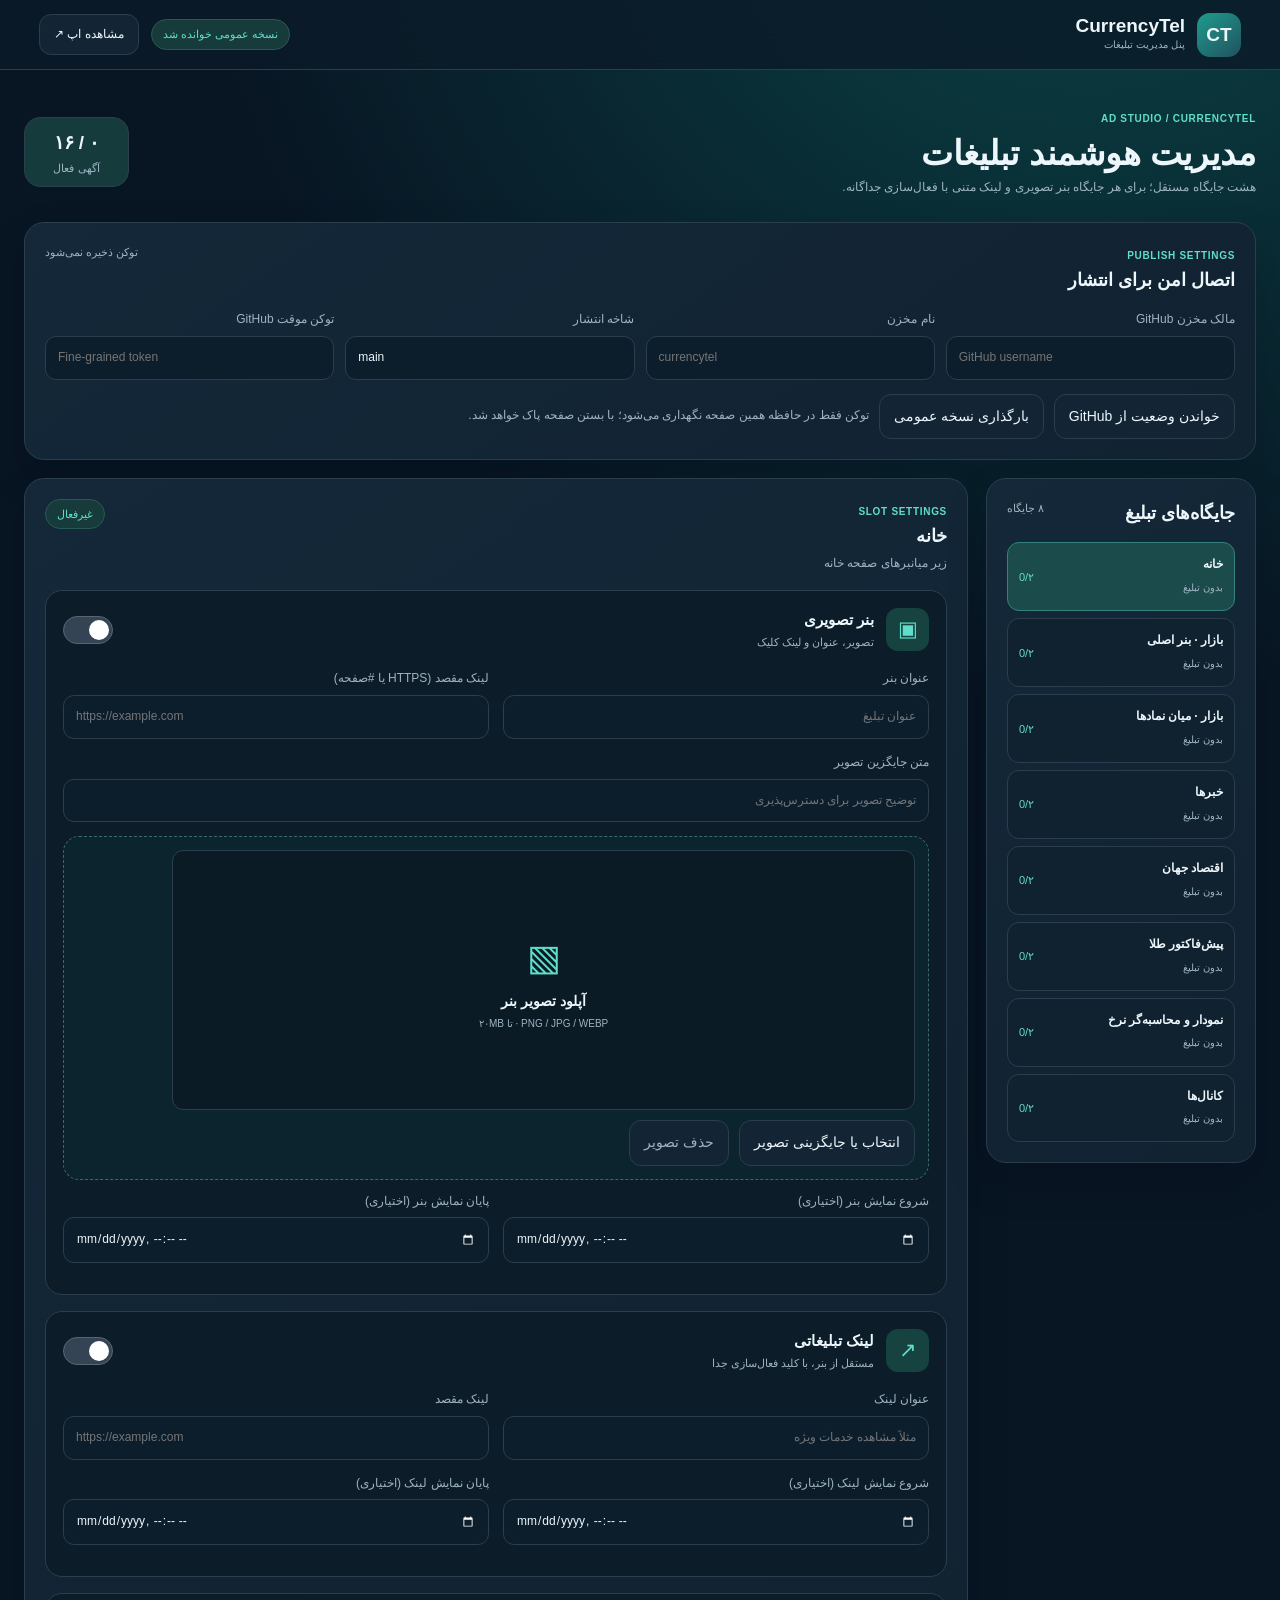
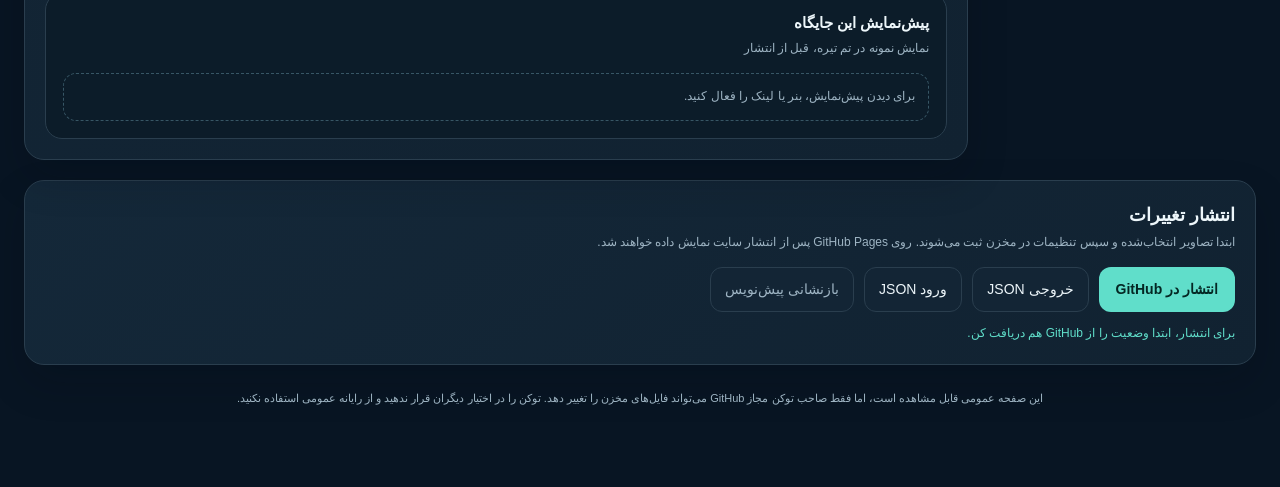
==== admin/ads.html @ 17defb11 "Add files via upload" ====
<!doctype html>
<html lang="fa" dir="rtl">
<head>
<meta charset="utf-8">
<meta name="viewport" content="width=device-width, initial-scale=1, viewport-fit=cover">
<meta name="robots" content="noindex,nofollow,noarchive">
<meta name="referrer" content="no-referrer">
<meta http-equiv="Content-Security-Policy" content="default-src 'none'; script-src 'self'; style-src 'self' 'unsafe-inline' https://fonts.googleapis.com; font-src https://fonts.gstatic.com; img-src 'self' data: blob:; connect-src 'self' https://api.github.com; base-uri 'self'; form-action 'none'; frame-ancestors 'none'">
<title>پنل تبلیغات | CurrencyTel</title>
<link rel="icon" href="../assets/icons/icon.svg" type="image/svg+xml">
<link href="https://fonts.googleapis.com/css2?family=Vazirmatn:wght@400;500;600;700;800&display=swap" rel="stylesheet">
<link rel="stylesheet" href="../assets/css/admin-ads.css?v=20261124-ads-v7">
<script type="module" src="../assets/js/admin-ads.js?v=20261124-ads-v7"></script>
</head>
<body>
<div class="app">
  <header class="header">
    <div class="brand"><div class="brand-badge">CT</div><div><strong>CurrencyTel</strong><small>پنل مدیریت تبلیغات</small></div></div>
    <div class="header-end"><span id="publishState" class="status-pill">ذخیره‌نشده</span><a class="outline-link" href="../index.html#home" target="_blank" rel="noopener noreferrer">مشاهده اپ ↗</a></div>
  </header>
  <main>
    <section class="intro"><div><span class="eyebrow">AD STUDIO / CURRENCYTEL</span><h1>مدیریت هوشمند تبلیغات</h1><p>هشت جایگاه مستقل؛ برای هر جایگاه بنر تصویری و لینک متنی با فعال‌سازی جداگانه.</p></div><div class="counter"><strong id="activeCount">۰ / ۱۶</strong><small>آگهی فعال</small></div></section>
    <section class="panel connection" aria-labelledby="connectTitle">
      <div class="section-top"><div><span class="eyebrow">PUBLISH SETTINGS</span><h2 id="connectTitle">اتصال امن برای انتشار</h2></div><span class="hint">توکن ذخیره نمی‌شود</span></div>
      <div class="credentials">
        <label>مالک مخزن GitHub<input id="ghOwner" placeholder="GitHub username" autocomplete="off" spellcheck="false" dir="ltr" maxlength="100"></label>
        <label>نام مخزن<input id="ghRepo" placeholder="currencytel" autocomplete="off" spellcheck="false" dir="ltr" maxlength="100"></label>
        <label>شاخه انتشار<input id="ghBranch" placeholder="main" value="main" autocomplete="off" spellcheck="false" dir="ltr" maxlength="100"></label>
        <label>توکن موقت GitHub<input id="ghToken" type="password" placeholder="Fine-grained token" autocomplete="off" spellcheck="false" dir="ltr"></label>
      </div>
      <div class="tool-row"><button id="loadRemote" class="secondary" type="button">خواندن وضعیت از GitHub</button><button id="loadPublic" class="secondary" type="button">بارگذاری نسخه عمومی</button><span class="note">توکن فقط در حافظه همین صفحه نگهداری می‌شود؛ با بستن صفحه پاک خواهد شد.</span></div>
    </section>
    <div class="workspace">
      <aside class="slot-panel panel"><div class="section-top"><h2>جایگاه‌های تبلیغ</h2><span class="hint">۸ جایگاه</span></div><div id="slots" class="slot-list"></div></aside>
      <section class="editor panel"><div class="section-top"><div><span class="eyebrow">SLOT SETTINGS</span><h2 id="slotTitle">انتخاب جایگاه</h2><p id="slotDescription" class="muted"></p></div><span id="slotStatus" class="small-badge">غیرفعال</span></div>
        <div class="edit-section">
          <div class="edit-head"><div class="edit-icon">▣</div><div><h3>بنر تصویری</h3><p>تصویر، عنوان و لینک کلیک</p></div><label class="toggle"><input type="checkbox" data-prop="banner.enabled" aria-label="فعال بودن بنر"><span></span></label></div>
          <div class="form-grid">
            <label>عنوان بنر<input data-prop="banner.title" maxlength="120" placeholder="عنوان تبلیغ"></label>
            <label>لینک مقصد (HTTPS یا #صفحه)<input data-prop="banner.url" dir="ltr" maxlength="2048" placeholder="https://example.com"></label>
            <label class="span2">متن جایگزین تصویر<input data-prop="banner.alt" maxlength="160" placeholder="توضیح تصویر برای دسترس‌پذیری"></label>
          </div>
          <div class="upload" id="uploadDrop" role="group" aria-label="آپلود بنر">
            <div class="upload-visual" id="uploadVisual"><span>▧</span><b>آپلود تصویر بنر</b><small>PNG / JPG / WEBP · حداکثر ۲۰MB ورودی</small></div>
            <input id="bannerFile" type="file" accept="image/png,image/jpeg,image/webp" aria-label="انتخاب تصویر بنر">
            <div class="upload-actions"><button type="button" id="chooseImage" class="secondary">انتخاب یا جایگزینی تصویر</button><button type="button" id="removeImage" class="quiet">حذف تصویر</button></div>
            <div class="crop-controls" id="cropControls" hidden><label>موقعیت افقی برش <input type="range" id="imageX" min="0" max="100" value="50"></label><label>موقعیت عمودی برش <input type="range" id="imageY" min="0" max="100" value="50"></label><small>هنگام انتشار، تصویر به نسبت ۱۲۰۰×۴۲۰ برش و برای وب فشرده می‌شود (هدف زیر ۱ مگابایت).</small></div>
          </div>
          <div class="form-grid dates"><label>شروع نمایش بنر (اختیاری)<input data-prop="banner.startAt" type="datetime-local"></label><label>پایان نمایش بنر (اختیاری)<input data-prop="banner.endAt" type="datetime-local"></label></div>
        </div>
        <div class="edit-section"><div class="edit-head"><div class="edit-icon">↗</div><div><h3>لینک تبلیغاتی</h3><p>مستقل از بنر، با کلید فعال‌سازی جدا</p></div><label class="toggle"><input type="checkbox" data-prop="link.enabled" aria-label="فعال بودن لینک"><span></span></label></div><div class="form-grid"><label>عنوان لینک<input data-prop="link.title" maxlength="120" placeholder="مثلاً مشاهده خدمات ویژه"></label><label>لینک مقصد<input data-prop="link.url" dir="ltr" maxlength="2048" placeholder="https://example.com"></label></div><div class="form-grid dates"><label>شروع نمایش لینک (اختیاری)<input data-prop="link.startAt" type="datetime-local"></label><label>پایان نمایش لینک (اختیاری)<input data-prop="link.endAt" type="datetime-local"></label></div></div>
        <div class="edit-section"><div class="section-top"><div><h3>پیش‌نمایش این جایگاه</h3><p class="muted">نمایش نمونه در تم تیره، قبل از انتشار</p></div></div><div id="preview" class="preview"><p class="preview-empty">برای دیدن نمونه، بنر یا لینک را فعال کنید.</p></div></div>
      </section>
    </div>
    <section class="panel footer-panel"><div class="section-top"><div><h2>انتشار تغییرات</h2><p class="muted">ابتدا تصاویر انتخاب‌شده و سپس تنظیمات در مخزن ثبت می‌شوند. روی GitHub Pages پس از انتشار سایت نمایش داده خواهند شد.</p></div></div><div class="tool-row"><button id="publish" type="button" class="primary">انتشار در GitHub</button><button id="exportJson" type="button" class="secondary">خروجی JSON</button><label class="secondary file-label">ورود JSON<input id="importJson" type="file" accept="application/json,.json"></label><button id="resetDraft" type="button" class="quiet">بازنشانی پیش‌نویس</button></div><div role="status" id="feedback" class="feedback" aria-live="polite"></div></section>
    <footer class="footnote">این صفحه عمومی قابل مشاهده است، اما فقط صاحب توکن مجاز GitHub می‌تواند فایل‌های مخزن را تغییر دهد. توکن را در اختیار دیگران قرار ندهید و از رایانه عمومی استفاده نکنید.</footer>
  </main>
</div>
</body>
</html>
---- assets/css/admin-ads.css ----
:root{color-scheme:dark;--bg:#081523;--surface:#101f2e;--panel:#132535;--border:#2a3e4e;--text:#edf6fa;--mute:#9eb4c3;--teal:#60deca;--red:#ffabb1;--green:#8de2c2}*{box-sizing:border-box}html{scroll-behavior:smooth}body{margin:0;min-width:320px;font:14px/1.65 Vazirmatn,Tahoma,Arial,sans-serif;color:var(--text);background:radial-gradient(circle at 85% -10%,#0b4648 0%,transparent 36%),var(--bg)}button,input{font:inherit}a{color:inherit;text-decoration:none}button{cursor:pointer}button:disabled{opacity:.55;cursor:wait}button:focus-visible,input:focus-visible,a:focus-visible{outline:2px solid var(--teal);outline-offset:2px}h1,h2,h3,p{margin:0}h1{font-size:clamp(24px,3vw,34px);line-height:1.45}h2{font-size:18px}h3{font-size:15px}[hidden]{display:none!important}main{max-width:1250px;margin:auto;padding:26px 24px 80px}.header{min-height:70px;padding:10px max(24px,calc((100vw - 1202px)/2));border-bottom:1px solid var(--border);display:flex;align-items:center;justify-content:space-between;gap:14px;background:#0b1b29d6;backdrop-filter:blur(18px);position:sticky;top:0;z-index:20}.brand{display:flex;align-items:center;gap:12px}.brand-badge{border-radius:13px;display:grid;place-items:center;background:linear-gradient(140deg,#1f9c8e,#21515e);width:44px;height:44px;font:800 19px Arial}.brand>div:last-child{display:grid;gap:0}.brand strong{font:800 19px Arial}.brand small{color:var(--mute);font-size:10px}.header-end{display:flex;gap:12px;align-items:center}.status-pill,.small-badge{background:#173b3b;color:var(--teal);padding:5px 11px;border:1px solid #285954;border-radius:99px;font-size:11px;white-space:nowrap}.outline-link,.secondary,.quiet{border:1px solid var(--border);background:var(--panel);color:var(--text);padding:10px 14px;border-radius:12px}.outline-link{font-size:12px}.intro{display:flex;align-items:center;justify-content:space-between;margin:10px 0 24px;gap:16px}.intro p,.muted,.note{color:var(--mute);font-size:12px}.eyebrow{color:var(--teal);font-size:10px;font-weight:800;letter-spacing:.7px}.counter{border:1px solid var(--border);background:#163b3d;border-radius:16px;min-width:105px;display:grid;place-items:center;padding:9px}.counter strong{font-size:19px}.counter small{color:var(--mute);font-size:11px}.panel{background:linear-gradient(145deg,#142839,#112231);border:1px solid var(--border);border-radius:20px;box-shadow:0 18px 40px #030b1533;padding:20px}.section-top{display:flex;justify-content:space-between;align-items:flex-start;gap:10px;margin-bottom:14px}.section-top p{margin-top:3px}.hint{font-size:11px;color:var(--mute)}.connection{margin-bottom:18px}.credentials{display:grid;grid-template-columns:repeat(4,minmax(0,1fr));gap:11px}.credentials label,.form-grid label{display:flex;flex-direction:column;gap:6px;font-size:12px;color:var(--mute)}input:not([type=checkbox]):not([type=range]):not([type=file]){width:100%;min-width:0;padding:11px 12px;border-radius:11px;border:1px solid var(--border);color:var(--text);background:#0c1d2c;outline:none}input:focus{border-color:var(--teal)!important}.tool-row{display:flex;flex-wrap:wrap;align-items:center;gap:10px;margin-top:14px}.primary{border:0;background:var(--teal);color:#042723;border-radius:12px;padding:11px 17px;font-weight:800}.workspace{display:grid;grid-template-columns:270px minmax(0,1fr);gap:18px;align-items:start}.slot-panel{position:sticky;top:84px}.slot-list{display:grid;gap:7px}.slot-btn{display:flex;align-items:center;justify-content:space-between;gap:8px;padding:12px 11px;text-align:right;width:100%;background:#10212f;border-radius:12px;border:1px solid var(--border);color:var(--text);transition:none}.slot-btn.active{background:#1b4b4a;border-color:#33837c}.slot-btn small{font-size:10px;color:var(--mute)}.slot-btn b{font-size:12px;font-weight:650;display:block}.slot-count{color:var(--teal);font-size:11px}.editor{min-width:0}.edit-section{border:1px solid var(--border);border-radius:17px;padding:17px;margin-top:16px;background:#0c1c29}.edit-head{display:flex;align-items:center;gap:12px;margin-bottom:18px}.edit-icon{width:43px;height:43px;display:grid;place-items:center;background:#16423f;color:var(--teal);border-radius:12px;font-size:21px;flex:none}.edit-head>div:nth-child(2){flex:1}.edit-head p{color:var(--mute);font-size:11px}.toggle{position:relative;display:inline-flex;align-items:center;width:50px;height:28px;flex:none;cursor:pointer}.toggle input{position:absolute;width:100%;height:100%;margin:0;opacity:0;cursor:pointer}.toggle span{display:block;width:100%;height:100%;border-radius:18px;background:#344454;border:1px solid #5a6570;transition:background .15s}.toggle span::before{content:"";position:absolute;top:4px;right:4px;width:20px;height:20px;border-radius:50%;background:white;transition:transform .15s}.toggle input:checked+span{background:#188b7f;border-color:#329e90}.toggle input:checked+span::before{transform:translateX(-22px)}.toggle input:focus-visible+span{outline:2px solid var(--teal);outline-offset:2px}.form-grid{display:grid;grid-template-columns:repeat(2,minmax(0,1fr));gap:14px;margin-bottom:14px}.form-grid .span2{grid-column:1/-1}.upload{border:1px dashed #3c6969;border-radius:16px;background:#0b242e;padding:13px;margin:12px 0}.upload.drag{border-color:var(--teal);background:#174145}.upload-visual{aspect-ratio:1200/420;max-height:260px;min-height:130px;border:1px solid var(--border);border-radius:11px;display:grid;place-content:center;text-align:center;gap:3px;color:var(--mute);background:#0a1b25;overflow:hidden;position:relative}.upload-visual span{font-size:36px;color:var(--teal)}.upload-visual b{color:var(--text)}.upload-visual img{width:100%;height:100%;object-fit:cover;position:absolute;inset:0}.upload-visual small{font-size:10px}.upload-actions{display:flex;gap:10px;align-items:center;margin-top:10px;flex-wrap:wrap}.upload input[type=file],.file-label input{display:none}.crop-controls{margin-top:12px;padding-top:10px;border-top:1px solid var(--border);display:grid;gap:8px}.crop-controls label{display:grid;grid-template-columns:140px 1fr;align-items:center;gap:10px;color:var(--mute);font-size:12px}.crop-controls input{width:100%;accent-color:var(--teal)}.crop-controls small{color:var(--mute);font-size:11px}.dates{margin-top:7px}.preview{border:1px dashed #375665;border-radius:13px;padding:13px;display:grid;gap:9px}.preview-empty{color:var(--mute);font-size:12px}.pv-card{border:1px solid #3a5361;border-radius:12px;overflow:hidden}.pv-card.banner{position:relative;aspect-ratio:1200/420;background:#19394a;display:flex;align-items:end}.pv-card.banner img{position:absolute;inset:0;width:100%;height:100%;object-fit:cover}.pv-card.banner::after{content:"";position:absolute;inset:25% 0 0;background:linear-gradient(transparent,#020d19c7)}.pv-card .pv-label{color:#cbede8;background:#14403e;border-radius:5px;font-size:10px;padding:2px 6px}.pv-card.banner .pv-text{position:relative;z-index:2;display:grid;gap:5px;padding:12px}.pv-card.link{display:flex;gap:12px;align-items:center;padding:14px}.pv-card.link strong{flex:1}.footer-panel{margin-top:20px}.feedback{margin-top:12px;white-space:pre-wrap;font-size:12px;color:var(--teal);min-height:18px}.feedback.error{color:var(--red)}.footnote{text-align:center;margin-top:24px;color:var(--mute);font-size:11px}.file-label{cursor:pointer}.quiet{color:var(--mute)}@media(max-width:950px){.credentials{grid-template-columns:repeat(2,minmax(0,1fr))}.workspace{grid-template-columns:1fr}.slot-panel{position:static}.slot-list{display:flex;overflow:auto;scrollbar-width:none;scroll-snap-type:x mandatory}.slot-btn{min-width:174px;scroll-snap-align:start}.slot-btn b{white-space:normal}}@media(max-width:570px){main{padding:17px 12px 60px}.header{padding:10px 13px}.header .outline-link{display:none}.panel{padding:14px;border-radius:17px}.intro p{font-size:11px}.credentials,.form-grid{grid-template-columns:1fr}.form-grid .span2{grid-column:auto}.edit-section{padding:12px}.upload-visual{min-height:110px}.crop-controls label{grid-template-columns:1fr}.header-end{gap:5px}}
/* Prevent horizontal page expansion from the scrollable slot rail on small screens. */
.app,.header,main,.connection,.workspace,.slot-panel,.slot-list,.editor,.footer-panel{min-width:0;max-width:100%}
.slot-list{overflow-x:auto;overflow-y:hidden;overscroll-behavior-inline:contain}
@media(max-width:950px){.workspace{grid-template-columns:minmax(0,1fr)}.slot-panel{width:100%}}
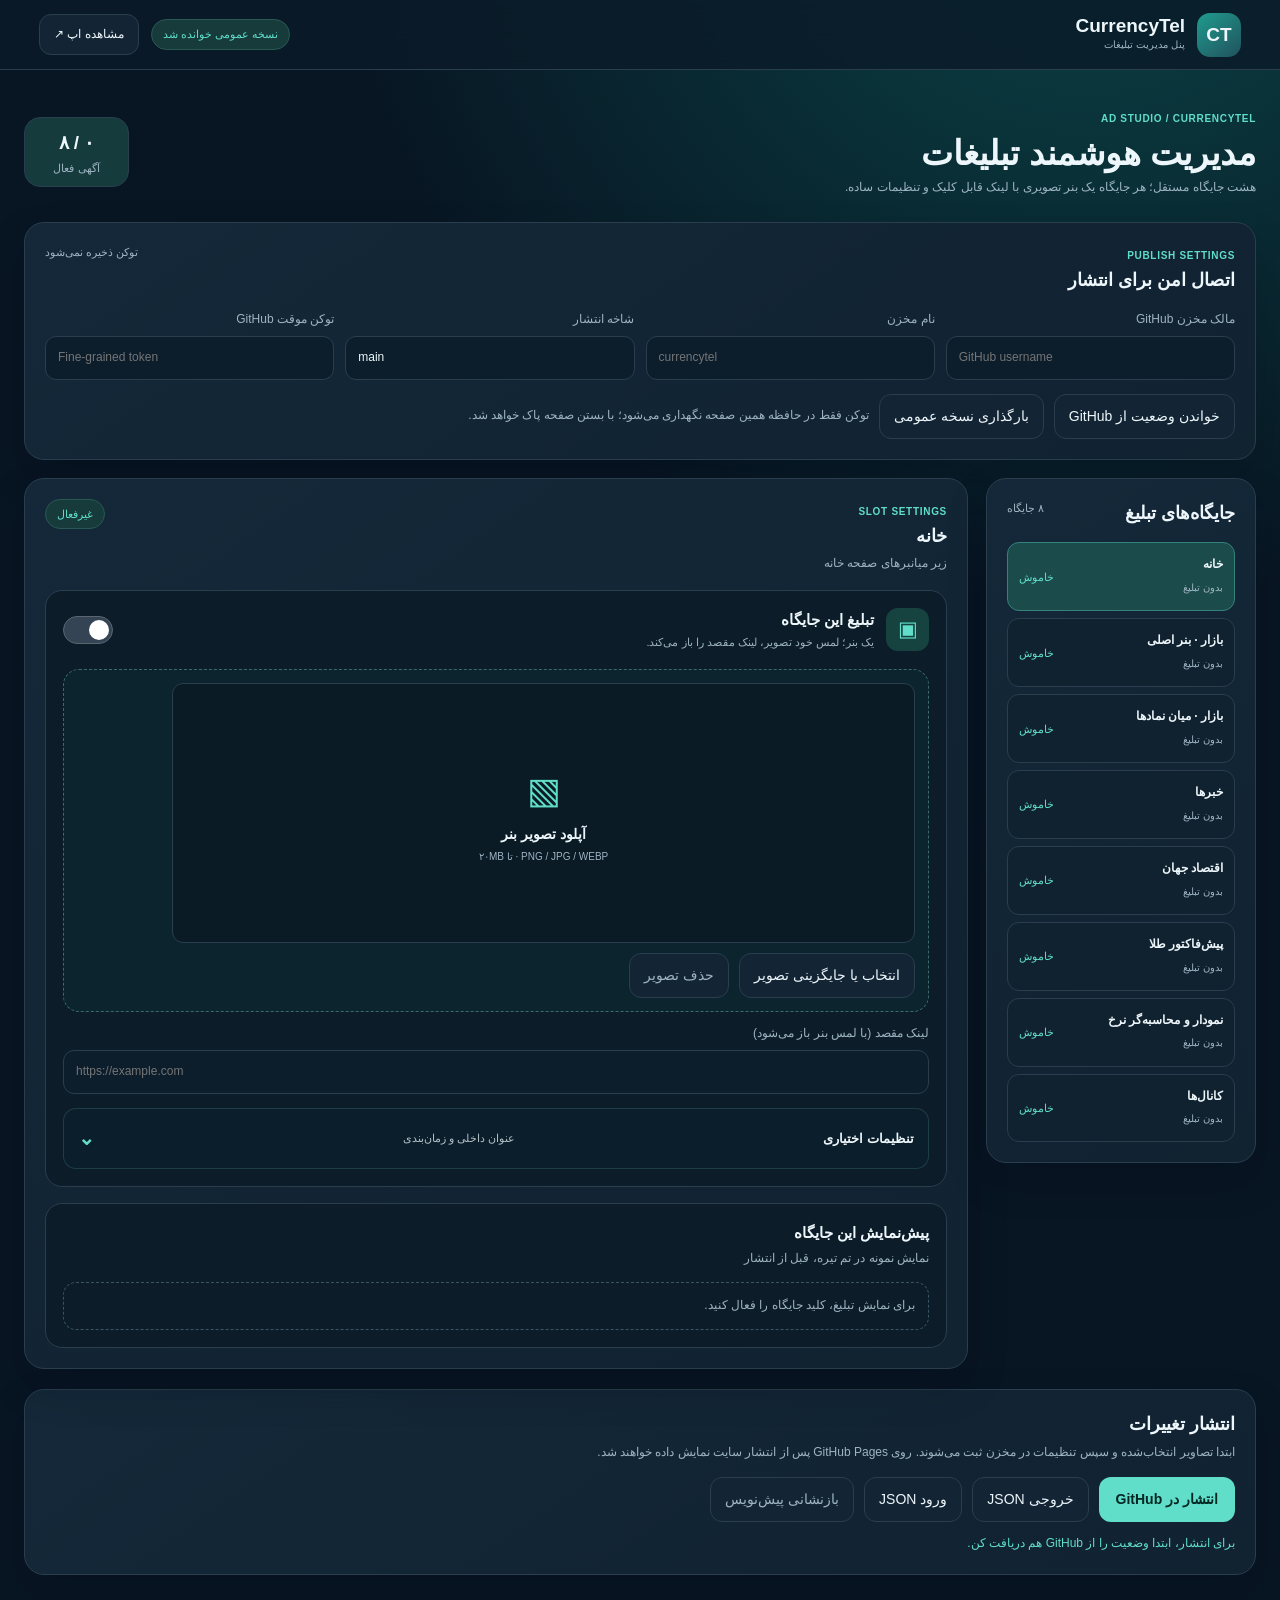
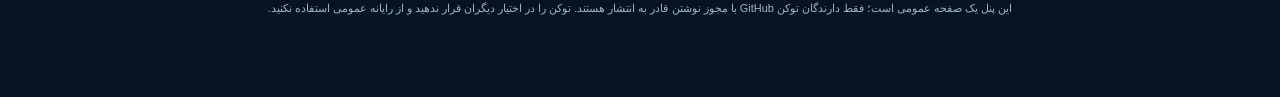
==== commit 5b1651ca: "Add files via upload" ====
--- a/admin/ads.html
+++ b/admin/ads.html
@@ -9,8 +9,8 @@
 <title>پنل تبلیغات | CurrencyTel</title>
 <link rel="icon" href="../assets/icons/icon.svg" type="image/svg+xml">
 <link href="https://fonts.googleapis.com/css2?family=Vazirmatn:wght@400;500;600;700;800&display=swap" rel="stylesheet">
-<link rel="stylesheet" href="../assets/css/admin-ads.css?v=20261124-ads-v7">
-<script type="module" src="../assets/js/admin-ads.js?v=20261124-ads-v7"></script>
+<link rel="stylesheet" href="../assets/css/admin-ads.css?v=20261124-ads-v7-simple1">
+<script type="module" src="../assets/js/admin-ads.js?v=20261124-ads-v7-simple1"></script>
 </head>
 <body>
 <div class="app">
@@ -19,7 +19,7 @@
     <div class="header-end"><span id="publishState" class="status-pill">ذخیره‌نشده</span><a class="outline-link" href="../index.html#home" target="_blank" rel="noopener noreferrer">مشاهده اپ ↗</a></div>
   </header>
   <main>
-    <section class="intro"><div><span class="eyebrow">AD STUDIO / CURRENCYTEL</span><h1>مدیریت هوشمند تبلیغات</h1><p>هشت جایگاه مستقل؛ برای هر جایگاه بنر تصویری و لینک متنی با فعال‌سازی جداگانه.</p></div><div class="counter"><strong id="activeCount">۰ / ۱۶</strong><small>آگهی فعال</small></div></section>
+    <section class="intro"><div><span class="eyebrow">AD STUDIO / CURRENCYTEL</span><h1>مدیریت هوشمند تبلیغات</h1><p>هشت جایگاه مستقل؛ هر جایگاه یک بنر تصویری با لینک قابل کلیک و تنظیمات ساده.</p></div><div class="counter"><strong id="activeCount">۰ / ۸</strong><small>آگهی فعال</small></div></section>
     <section class="panel connection" aria-labelledby="connectTitle">
       <div class="section-top"><div><span class="eyebrow">PUBLISH SETTINGS</span><h2 id="connectTitle">اتصال امن برای انتشار</h2></div><span class="hint">توکن ذخیره نمی‌شود</span></div>
       <div class="credentials">
@@ -34,26 +34,27 @@
       <aside class="slot-panel panel"><div class="section-top"><h2>جایگاه‌های تبلیغ</h2><span class="hint">۸ جایگاه</span></div><div id="slots" class="slot-list"></div></aside>
       <section class="editor panel"><div class="section-top"><div><span class="eyebrow">SLOT SETTINGS</span><h2 id="slotTitle">انتخاب جایگاه</h2><p id="slotDescription" class="muted"></p></div><span id="slotStatus" class="small-badge">غیرفعال</span></div>
         <div class="edit-section">
-          <div class="edit-head"><div class="edit-icon">▣</div><div><h3>بنر تصویری</h3><p>تصویر، عنوان و لینک کلیک</p></div><label class="toggle"><input type="checkbox" data-prop="banner.enabled" aria-label="فعال بودن بنر"><span></span></label></div>
-          <div class="form-grid">
-            <label>عنوان بنر<input data-prop="banner.title" maxlength="120" placeholder="عنوان تبلیغ"></label>
-            <label>لینک مقصد (HTTPS یا #صفحه)<input data-prop="banner.url" dir="ltr" maxlength="2048" placeholder="https://example.com"></label>
-            <label class="span2">متن جایگزین تصویر<input data-prop="banner.alt" maxlength="160" placeholder="توضیح تصویر برای دسترس‌پذیری"></label>
-          </div>
+          <div class="edit-head"><div class="edit-icon">▣</div><div><h3>تبلیغ این جایگاه</h3><p>یک بنر؛ لمس خود تصویر، لینک مقصد را باز می‌کند.</p></div><label class="toggle"><input type="checkbox" data-prop="banner.enabled" aria-label="فعال بودن تبلیغ"><span></span></label></div>
           <div class="upload" id="uploadDrop" role="group" aria-label="آپلود بنر">
             <div class="upload-visual" id="uploadVisual"><span>▧</span><b>آپلود تصویر بنر</b><small>PNG / JPG / WEBP · حداکثر ۲۰MB ورودی</small></div>
             <input id="bannerFile" type="file" accept="image/png,image/jpeg,image/webp" aria-label="انتخاب تصویر بنر">
             <div class="upload-actions"><button type="button" id="chooseImage" class="secondary">انتخاب یا جایگزینی تصویر</button><button type="button" id="removeImage" class="quiet">حذف تصویر</button></div>
-            <div class="crop-controls" id="cropControls" hidden><label>موقعیت افقی برش <input type="range" id="imageX" min="0" max="100" value="50"></label><label>موقعیت عمودی برش <input type="range" id="imageY" min="0" max="100" value="50"></label><small>هنگام انتشار، تصویر به نسبت ۱۲۰۰×۴۲۰ برش و برای وب فشرده می‌شود (هدف زیر ۱ مگابایت).</small></div>
+            <div class="crop-controls" id="cropControls" hidden><label>موقعیت افقی برش <input type="range" id="imageX" min="0" max="100" value="50"></label><label>موقعیت عمودی برش <input type="range" id="imageY" min="0" max="100" value="50"></label><small>خروجی ۱۲۰۰×۴۲۰ پیکسل با حجم کمتر از ۱ مگابایت</small></div>
           </div>
-          <div class="form-grid dates"><label>شروع نمایش بنر (اختیاری)<input data-prop="banner.startAt" type="datetime-local"></label><label>پایان نمایش بنر (اختیاری)<input data-prop="banner.endAt" type="datetime-local"></label></div>
+          <div class="form-grid"><label class="span2">لینک مقصد (با لمس بنر باز می‌شود)<input data-prop="banner.url" dir="ltr" maxlength="2048" placeholder="https://example.com"></label></div>
+          <details class="ad-advanced"><summary>تنظیمات اختیاری <span>عنوان داخلی و زمان‌بندی</span></summary>
+            <div class="form-grid">
+              <label>عنوان داخلی بنر (اختیاری)<input data-prop="banner.title" maxlength="120" placeholder="برای شناسایی در پنل؛ در اپ نمایش داده نمی‌شود"></label>
+              <label>توضیح تصویر (اختیاری)<input data-prop="banner.alt" maxlength="160" placeholder="برای دسترس‌پذیری؛ روی بنر دیده نمی‌شود"></label>
+            </div>
+            <div class="form-grid dates"><label>شروع نمایش (اختیاری)<input data-prop="banner.startAt" type="datetime-local"></label><label>پایان نمایش (اختیاری)<input data-prop="banner.endAt" type="datetime-local"></label></div>
+          </details>
         </div>
-        <div class="edit-section"><div class="edit-head"><div class="edit-icon">↗</div><div><h3>لینک تبلیغاتی</h3><p>مستقل از بنر، با کلید فعال‌سازی جدا</p></div><label class="toggle"><input type="checkbox" data-prop="link.enabled" aria-label="فعال بودن لینک"><span></span></label></div><div class="form-grid"><label>عنوان لینک<input data-prop="link.title" maxlength="120" placeholder="مثلاً مشاهده خدمات ویژه"></label><label>لینک مقصد<input data-prop="link.url" dir="ltr" maxlength="2048" placeholder="https://example.com"></label></div><div class="form-grid dates"><label>شروع نمایش لینک (اختیاری)<input data-prop="link.startAt" type="datetime-local"></label><label>پایان نمایش لینک (اختیاری)<input data-prop="link.endAt" type="datetime-local"></label></div></div>
-        <div class="edit-section"><div class="section-top"><div><h3>پیش‌نمایش این جایگاه</h3><p class="muted">نمایش نمونه در تم تیره، قبل از انتشار</p></div></div><div id="preview" class="preview"><p class="preview-empty">برای دیدن نمونه، بنر یا لینک را فعال کنید.</p></div></div>
+        <div class="edit-section"><div class="section-top"><div><h3>پیش‌نمایش این جایگاه</h3><p class="muted">نمایش نمونه در تم تیره، قبل از انتشار</p></div></div><div id="preview" class="preview"><p class="preview-empty">برای دیدن پیش‌نمایش، بنر را فعال و تصویر انتخاب کنید.</p></div></div>
       </section>
     </div>
     <section class="panel footer-panel"><div class="section-top"><div><h2>انتشار تغییرات</h2><p class="muted">ابتدا تصاویر انتخاب‌شده و سپس تنظیمات در مخزن ثبت می‌شوند. روی GitHub Pages پس از انتشار سایت نمایش داده خواهند شد.</p></div></div><div class="tool-row"><button id="publish" type="button" class="primary">انتشار در GitHub</button><button id="exportJson" type="button" class="secondary">خروجی JSON</button><label class="secondary file-label">ورود JSON<input id="importJson" type="file" accept="application/json,.json"></label><button id="resetDraft" type="button" class="quiet">بازنشانی پیش‌نویس</button></div><div role="status" id="feedback" class="feedback" aria-live="polite"></div></section>
-    <footer class="footnote">این صفحه عمومی قابل مشاهده است، اما فقط صاحب توکن مجاز GitHub می‌تواند فایل‌های مخزن را تغییر دهد. توکن را در اختیار دیگران قرار ندهید و از رایانه عمومی استفاده نکنید.</footer>
+    <footer class="footnote">این پنل یک صفحه عمومی است؛ فقط دارندگان توکن GitHub با مجوز نوشتن قادر به انتشار هستند. توکن را در اختیار دیگران قرار ندهید و از رایانه عمومی استفاده نکنید.</footer>
   </main>
 </div>
 </body>
--- a/assets/css/admin-ads.css
+++ b/assets/css/admin-ads.css
@@ -3,3 +3,15 @@
 .app,.header,main,.connection,.workspace,.slot-panel,.slot-list,.editor,.footer-panel{min-width:0;max-width:100%}
 .slot-list{overflow-x:auto;overflow-y:hidden;overscroll-behavior-inline:contain}
 @media(max-width:950px){.workspace{grid-template-columns:minmax(0,1fr)}.slot-panel{width:100%}}
+
+/* Simpler banner-first editor: optional fields stay collapsed. */
+.ad-advanced{margin-top:13px;border:1px solid var(--line,rgba(108,183,177,.2));border-radius:13px;padding:0 12px;background:rgba(10,90,89,.045)}
+.ad-advanced>summary{cursor:pointer;list-style:none;display:flex;align-items:center;justify-content:space-between;gap:8px;padding:13px 2px;font-size:13px;font-weight:700}
+.ad-advanced>summary::-webkit-details-marker{display:none}
+.ad-advanced>summary:before{content:'⌄';order:3;color:var(--teal,#19c6ac);font-size:20px}
+.ad-advanced[open]>summary:before{transform:rotate(180deg)}
+.ad-advanced>summary span{font-size:11px;font-weight:400;opacity:.75}
+.ad-advanced[open] .form-grid{margin-block:8px 14px}
+.preview .pv-card.banner{display:flex;flex-direction:column;gap:0;min-height:0;overflow:hidden;max-width:100%;border-radius:13px}
+.preview .pv-card.banner img{display:block;width:100%;height:auto;aspect-ratio:1200/420;object-fit:contain;object-position:center}
+.preview .pv-disclosure{align-self:flex-start;margin:5px 10px;color:var(--muted,#a6bac0);font-size:10px}
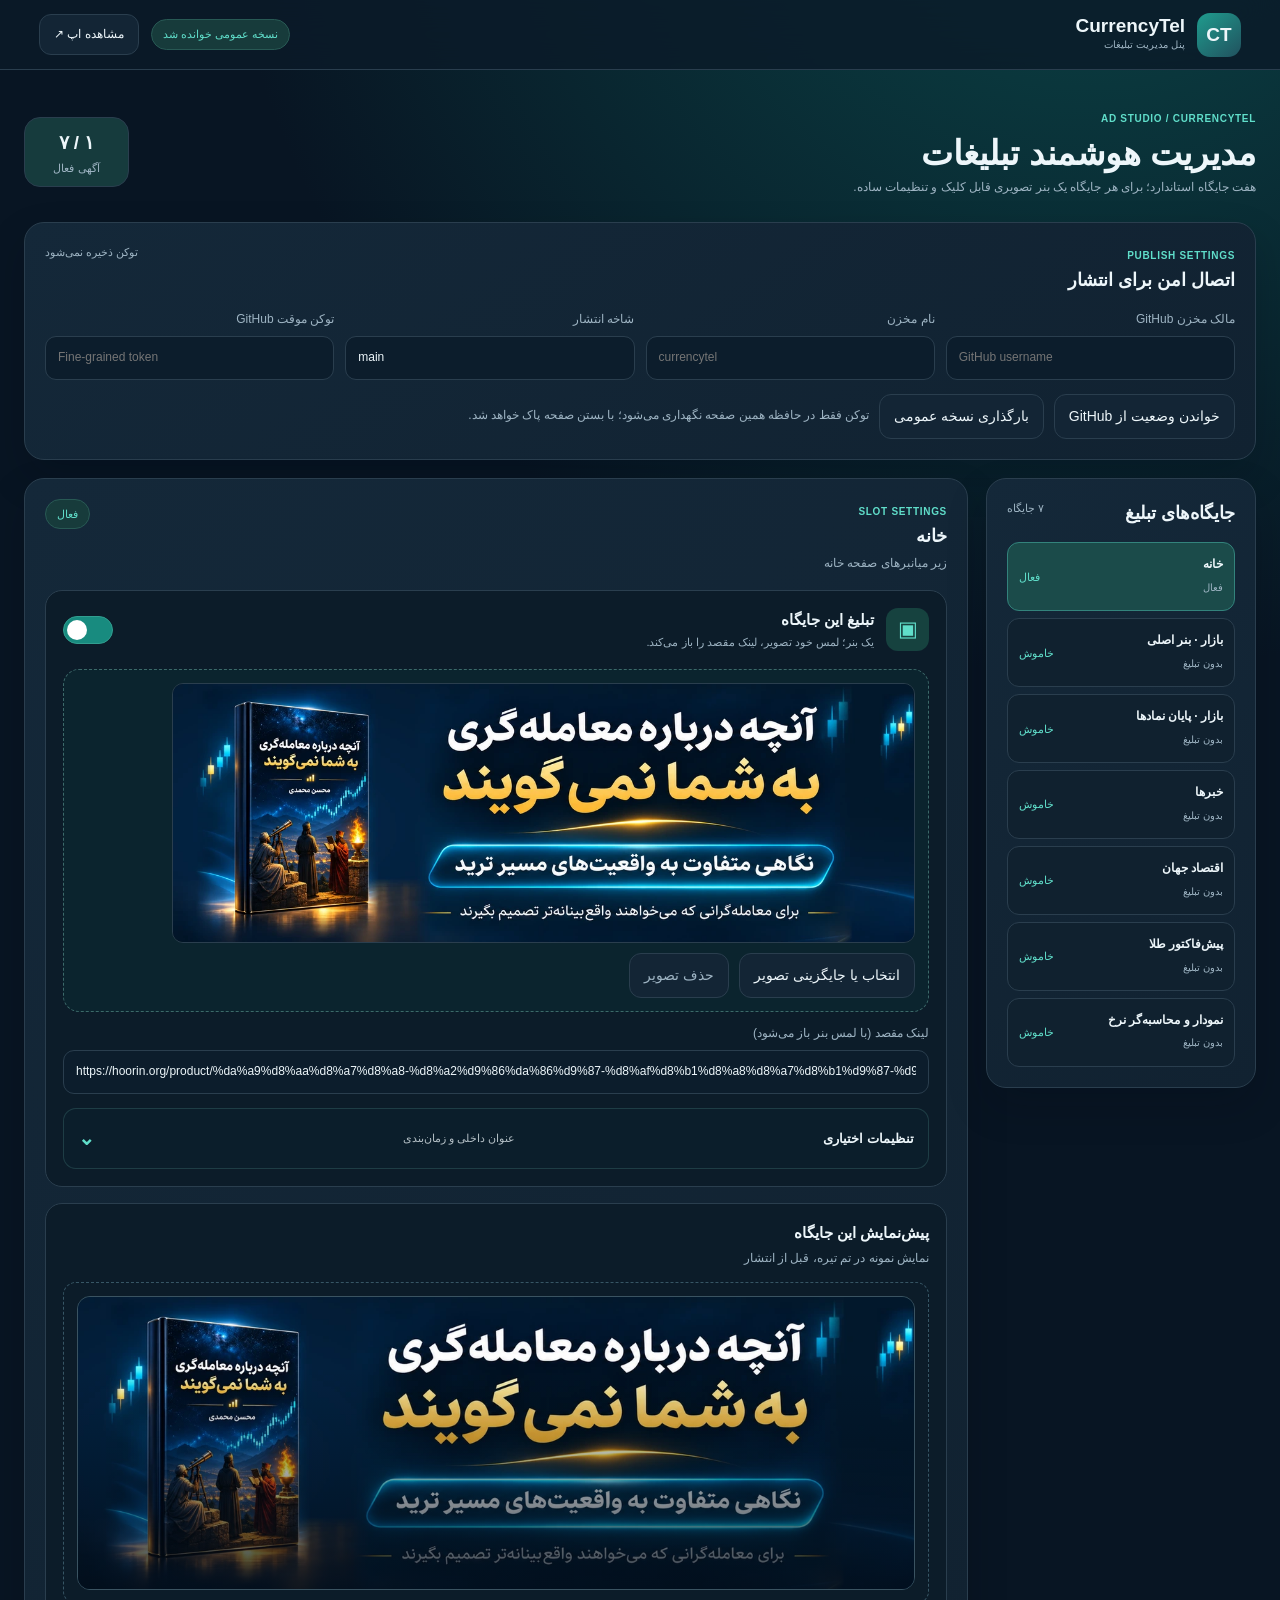
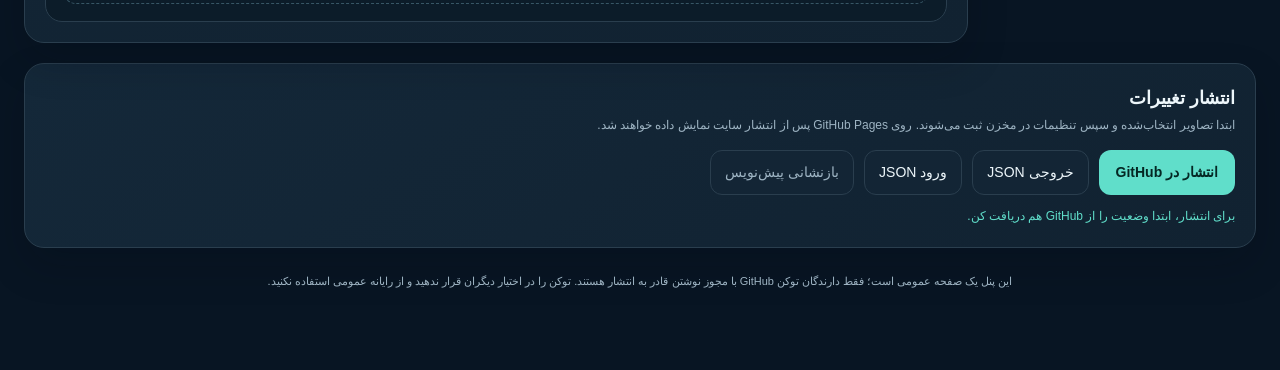
==== commit 01ba2024: "Add files via upload" ====
--- a/admin/ads.html
+++ b/admin/ads.html
@@ -9,8 +9,8 @@
 <title>پنل تبلیغات | CurrencyTel</title>
 <link rel="icon" href="../assets/icons/icon.svg" type="image/svg+xml">
 <link href="https://fonts.googleapis.com/css2?family=Vazirmatn:wght@400;500;600;700;800&display=swap" rel="stylesheet">
-<link rel="stylesheet" href="../assets/css/admin-ads.css?v=20261124-ads-v7-simple1">
-<script type="module" src="../assets/js/admin-ads.js?v=20261124-ads-v7-simple1"></script>
+<link rel="stylesheet" href="../assets/css/admin-ads.css?v=20261124-ads-v7-2-safe1">
+<script type="module" src="../assets/js/admin-ads.js?v=20261124-ads-v7-2-safe1"></script>
 </head>
 <body>
 <div class="app">
@@ -19,7 +19,7 @@
     <div class="header-end"><span id="publishState" class="status-pill">ذخیره‌نشده</span><a class="outline-link" href="../index.html#home" target="_blank" rel="noopener noreferrer">مشاهده اپ ↗</a></div>
   </header>
   <main>
-    <section class="intro"><div><span class="eyebrow">AD STUDIO / CURRENCYTEL</span><h1>مدیریت هوشمند تبلیغات</h1><p>هشت جایگاه مستقل؛ هر جایگاه یک بنر تصویری با لینک قابل کلیک و تنظیمات ساده.</p></div><div class="counter"><strong id="activeCount">۰ / ۸</strong><small>آگهی فعال</small></div></section>
+    <section class="intro"><div><span class="eyebrow">AD STUDIO / CURRENCYTEL</span><h1>مدیریت هوشمند تبلیغات</h1><p>هفت جایگاه استاندارد؛ برای هر جایگاه یک بنر تصویری قابل کلیک و تنظیمات ساده.</p></div><div class="counter"><strong id="activeCount">۰ / ۷</strong><small>آگهی فعال</small></div></section>
     <section class="panel connection" aria-labelledby="connectTitle">
       <div class="section-top"><div><span class="eyebrow">PUBLISH SETTINGS</span><h2 id="connectTitle">اتصال امن برای انتشار</h2></div><span class="hint">توکن ذخیره نمی‌شود</span></div>
       <div class="credentials">
@@ -31,7 +31,7 @@
       <div class="tool-row"><button id="loadRemote" class="secondary" type="button">خواندن وضعیت از GitHub</button><button id="loadPublic" class="secondary" type="button">بارگذاری نسخه عمومی</button><span class="note">توکن فقط در حافظه همین صفحه نگهداری می‌شود؛ با بستن صفحه پاک خواهد شد.</span></div>
     </section>
     <div class="workspace">
-      <aside class="slot-panel panel"><div class="section-top"><h2>جایگاه‌های تبلیغ</h2><span class="hint">۸ جایگاه</span></div><div id="slots" class="slot-list"></div></aside>
+      <aside class="slot-panel panel"><div class="section-top"><h2>جایگاه‌های تبلیغ</h2><span class="hint">۷ جایگاه</span></div><div id="slots" class="slot-list"></div></aside>
       <section class="editor panel"><div class="section-top"><div><span class="eyebrow">SLOT SETTINGS</span><h2 id="slotTitle">انتخاب جایگاه</h2><p id="slotDescription" class="muted"></p></div><span id="slotStatus" class="small-badge">غیرفعال</span></div>
         <div class="edit-section">
           <div class="edit-head"><div class="edit-icon">▣</div><div><h3>تبلیغ این جایگاه</h3><p>یک بنر؛ لمس خود تصویر، لینک مقصد را باز می‌کند.</p></div><label class="toggle"><input type="checkbox" data-prop="banner.enabled" aria-label="فعال بودن تبلیغ"><span></span></label></div>
